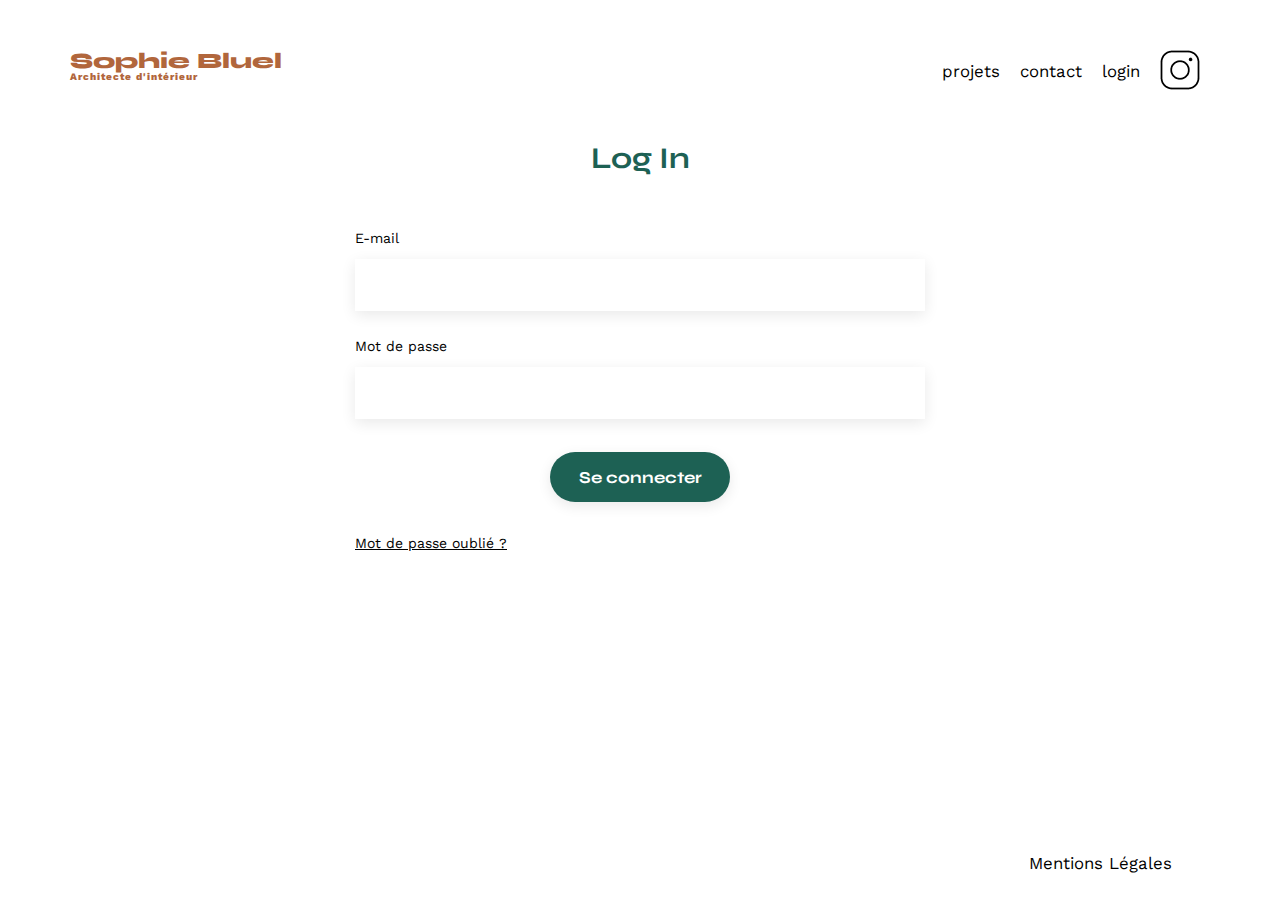
==== FrontEnd/login.html @ 6814504d "integration login page" ====
<!DOCTYPE html>
<html lang="fr">
    <head>
        <meta charset="UTF-8">
        <title>Login - Sophie Bluel - Architecte d'intérieur</title>
        <meta name="viewport" content="width=device-width, initial-scale=1.0">
        <link rel="preconnect" href="https://fonts.googleapis.com">
        <link rel="preconnect" href="https://fonts.gstatic.com" crossorigin>
        <link href="https://fonts.googleapis.com/css2?family=Syne:wght@700;800&family=Work+Sans&display=swap" rel="stylesheet">
        <meta name="description" content="">
        <link rel="stylesheet" href="./assets/style.css">
    </head>
<body id="login-page">
    <header>
        <h1>Sophie Bluel <span>Architecte d'intérieur</span></h1>
        <nav>
            <ul>
                <li>projets</li>
                <li>contact</li>
                <li>login</li>
                <li><img src="./assets/icons/instagram.png" alt="Instagram"></li>
            </ul>
        </nav>
    </header>
    <main>
        <section id="login-form">
            <h2>Log In</h2>
            <form action="">
                <label for="username">E-mail</label>
                <input type="text" id="username" name="username" required>
        
                <label for="password">Mot de passe</label>
                <input type="password" id="password" name="password" required>
        
                <input type="submit" value="Se connecter"></input>
                <div class="forgot-password">
                    <a href="#">Mot de passe oublié ?</a>
                </div>
            </form>
        </section>
    </main>

    <footer>
        <nav>
            <ul>
                <li>Mentions Légales</li>
            </ul>
        </nav>
    </footer>
</body>
</html>
---- FrontEnd/assets/style.css ----
/* http://meyerweb.com/eric/tools/css/reset/
   v2.0 | 20110126
   License: none (public domain)
*/

html, body, div, span, applet, object, iframe,
h1, h2, h3, h4, h5, h6, p, blockquote, pre,
a, abbr, acronym, address, big, cite, code,
del, dfn, em, img, ins, kbd, q, s, samp,
small, strike, strong, sub, sup, tt, var,
b, u, i, center,
dl, dt, dd, ol, ul, li,
fieldset, form, label, legend,
table, caption, tbody, tfoot, thead, tr, th, td,
article, aside, canvas, details, embed,
figure, figcaption, footer, header, hgroup,
menu, nav, output, ruby, section, summary,
time, mark, audio, video {
	margin: 0;
	padding: 0;
	border: 0;
	font-size: 100%;
	font: inherit;
	vertical-align: baseline;
}
/* HTML5 display-role reset for older browsers */
article, aside, details, figcaption, figure,
footer, header, hgroup, menu, nav, section {
	display: block;
}
body {
	line-height: 1;
}
ol, ul {
	list-style: none;
}
a {
	color: black;
}
blockquote, q {
	quotes: none;
}
blockquote:before, blockquote:after,
q:before, q:after {
	content: '';
	content: none;
}
table {
	border-collapse: collapse;
	border-spacing: 0;
}
/** end reset css**/
body {
	max-width: 1140px;
	margin:auto;
	font-family: 'Work Sans' ;
	font-size: 14px;
}
header {
	display: flex;
	justify-content: space-between;
	margin: 50px 0
}
section {
	margin: 50px 0
}

h1{
	display: flex;
	flex-direction: column;
	font-family: 'Syne';
	font-size: 22px;
	font-weight: 800;
	color: #B1663C
}

h1 > span {
	font-family: 'Work Sans';
	font-size:10px;
	letter-spacing: 0.1em;
;
}

h2{
	font-family: 'Syne';
	font-weight: 700;
	font-size: 30px;
	color: #1D6154
}
nav ul {
	display: flex;
	align-items: center;
	list-style-type: none;

}
nav li {
	padding: 0 10px;
	font-size: 1.2em;
}

li:hover {
	color: #B1663C;
}
#introduction {
	display: flex;
	align-items: center;
}
#introduction figure {
	flex: 1
}
#introduction img {
	display: block;
	margin: auto;
	width: 80%;
}

#introduction article {
	flex: 1
}
#introduction h2 {
	margin-bottom: 1em;
}

#introduction p {
	margin-bottom: 0.5em;
}

#portfolio {
	display: flex;
	flex-direction: column;
}

#portfolio h2 {
	text-align: center;
	margin-bottom: 1em;
	order: 1;
}

.filters-container {
	margin-bottom: 30px;
	display: flex;
	order: 2;
	justify-content: center;
	gap: 15px;
}

.filters-container button {
	cursor: pointer;
	font-family: 'Syne';
	font-size: 16px;
	color: #1D6154;
	padding: 8px;
	min-width: 100px;
	border-radius: 60px;
	border: 1px solid #1D6154;
	background-color: white;
}

.filters-container .active-filter {
	background-color: #1D6154;
	color: white;
}

.gallery {
	width: 100%;
	display: grid;
	grid-template-columns: 1fr 1fr 1fr;
	grid-column-gap: 20px;
	grid-row-gap: 20px;
	order: 3;
}

.gallery img {
	width: 100%;
}

.gallery .visible-work {
	display: block;
}

.gallery .hidden-work {
	display: none;
}

#contact, #login-form {
	width: 50%;
	margin: auto;
}
#contact > *, #login-form > * {
	text-align: center;
}
#contact h2, #login-form h2{
	margin-bottom: 20px;
}
#contact form, #login-form form {
	text-align: left;
	margin-top:30px;
	display: flex;
	flex-direction: column;
}

#contact input, #login-form input {
	height: 50px;
	font-size: 1.2em;
	border: none;
	box-shadow: 0px 4px 14px rgba(0, 0, 0, 0.09);
}
#contact label, #login-form label {
	margin: 2em 0 1em 0;
}
#contact textarea {
	border: none;
	box-shadow: 0px 4px 14px rgba(0, 0, 0, 0.09);
}

input[type="submit"]{
	font-family: 'Syne';
	font-weight: 700;
	color: white;
	background-color: #1D6154;
	margin : 2em auto ;
	width: 180px;
	text-align: center;
	border-radius: 60px ;
}

footer nav ul {
	display: flex;
	justify-content: flex-end;
	margin: 2em
}
#login-page {
	height: 100vh;
	display: flex;
	flex-direction: column;
}
#login-page main {
	flex: 1;
}
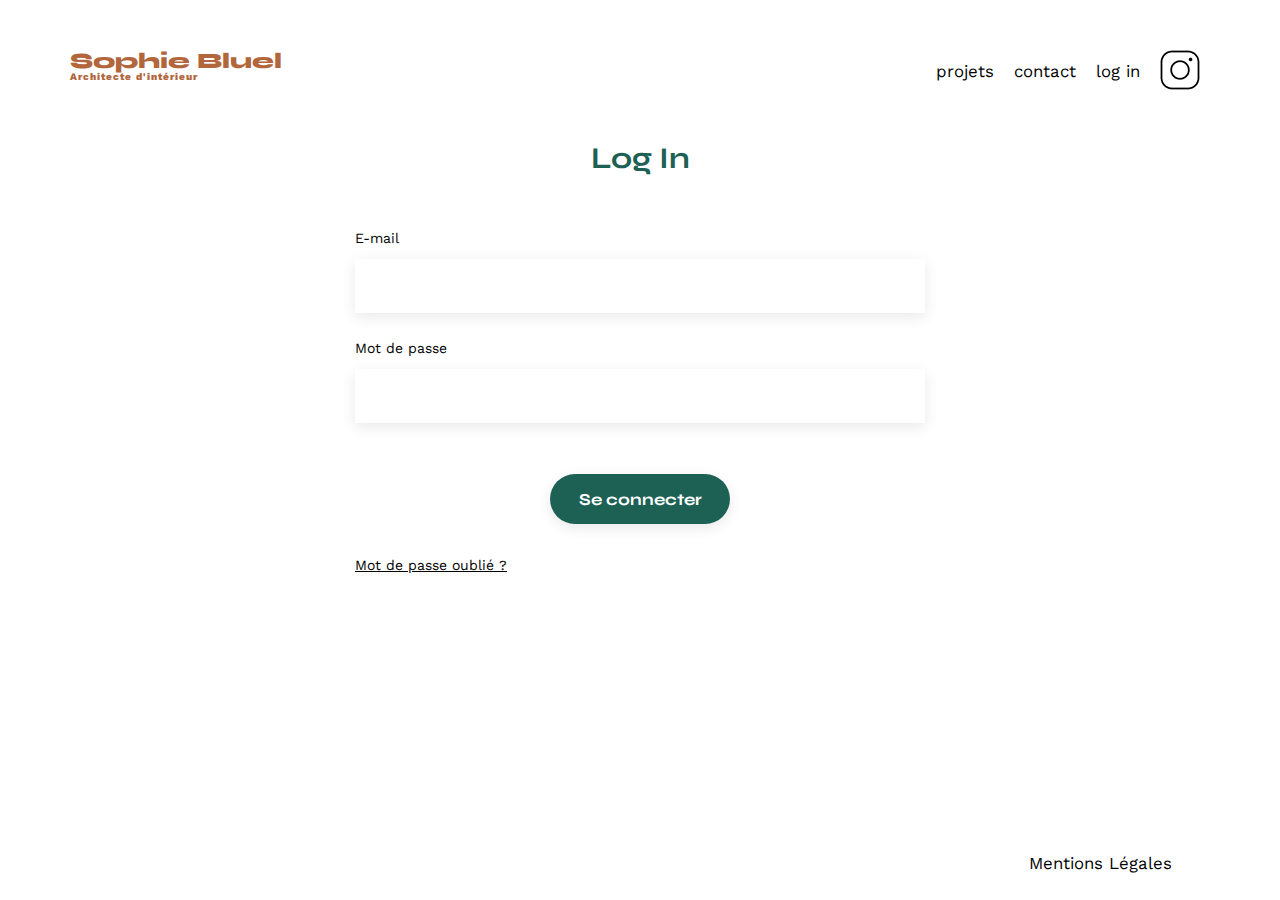
==== commit 80e28dc2: "Added the login page and created the functions necessary for its operation, in case of success or fa" ====
--- a/FrontEnd/login.html
+++ b/FrontEnd/login.html
@@ -9,15 +9,16 @@
         <link href="https://fonts.googleapis.com/css2?family=Syne:wght@700;800&family=Work+Sans&display=swap" rel="stylesheet">
         <meta name="description" content="">
         <link rel="stylesheet" href="./assets/style.css">
+        <script src="login.js" defer></script>
     </head>
 <body id="login-page">
     <header>
         <h1>Sophie Bluel <span>Architecte d'intérieur</span></h1>
         <nav>
             <ul>
-                <li>projets</li>
+                <li id="project-nav">projets</li>
                 <li>contact</li>
-                <li>login</li>
+                <li id="login-nav">login</li>
                 <li><img src="./assets/icons/instagram.png" alt="Instagram"></li>
             </ul>
         </nav>
@@ -25,14 +26,14 @@
     <main>
         <section id="login-form">
             <h2>Log In</h2>
-            <form action="">
-                <label for="username">E-mail</label>
-                <input type="text" id="username" name="username" required>
+            <form action="#" method="post">
+                <label for="email">E-mail</label>
+                <input type="text" id="email" name="email" required>
         
                 <label for="password">Mot de passe</label>
                 <input type="password" id="password" name="password" required>
-        
-                <input type="submit" value="Se connecter"></input>
+                <p id="login-text-error">Identifiant ou mot de passe incorrect</p>
+                <input type="submit" value="Se connecter" id="submit-login"></input>
                 <div class="forgot-password">
                     <a href="#">Mot de passe oublié ?</a>
                 </div>
--- a/FrontEnd/assets/style.css
+++ b/FrontEnd/assets/style.css
@@ -205,6 +205,9 @@
 	border: none;
 	box-shadow: 0px 4px 14px rgba(0, 0, 0, 0.09);
 }
+#login-form input {
+	border: 1px solid transparent;
+}
 #contact label, #login-form label {
 	margin: 2em 0 1em 0;
 }
@@ -236,4 +239,15 @@
 }
 #login-page main {
 	flex: 1;
-}+}
+
+#login-page .login-error {
+	border: 1px solid red;
+}
+
+#login-page #login-text-error {
+	color: red;
+	text-align: center;
+	margin-top: 4px;
+	opacity: 0;
+}
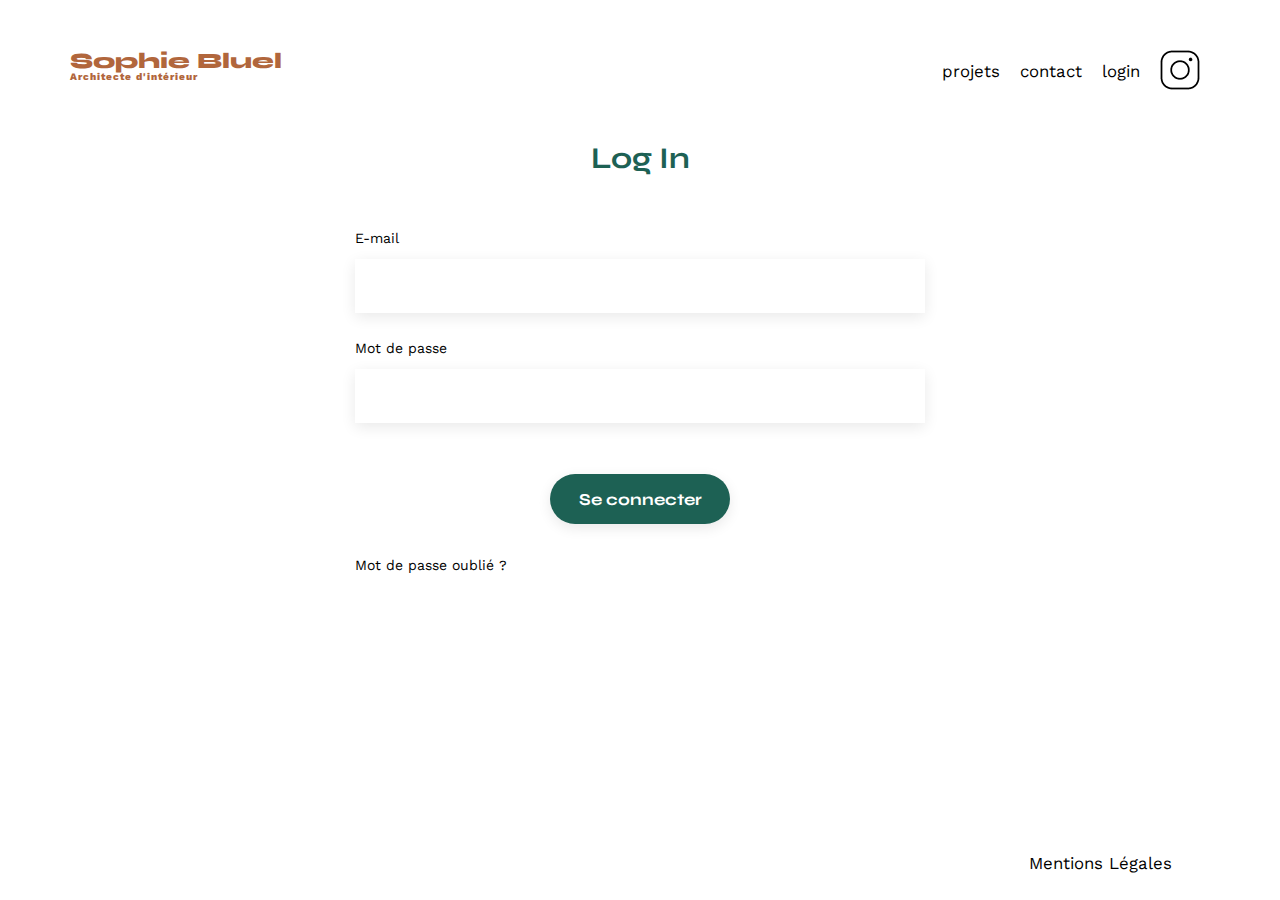
==== commit 09ef1873: "Reworked the points raised to refactor the gallery display factions and improved the isLog function." ====
--- a/FrontEnd/login.html
+++ b/FrontEnd/login.html
@@ -16,7 +16,7 @@
         <h1>Sophie Bluel <span>Architecte d'intérieur</span></h1>
         <nav>
             <ul>
-                <li id="project-nav">projets</li>
+                <li><a href="index.html">projets</a></li>
                 <li>contact</li>
                 <li id="login-nav">login</li>
                 <li><img src="./assets/icons/instagram.png" alt="Instagram"></li>
--- a/FrontEnd/assets/style.css
+++ b/FrontEnd/assets/style.css
@@ -36,6 +36,7 @@
 }
 a {
 	color: black;
+	text-decoration: none;
 }
 blockquote, q {
 	quotes: none;
@@ -94,13 +95,36 @@
 
 }
 nav li {
+	cursor: pointer;
 	padding: 0 10px;
 	font-size: 1.2em;
 }
 
-li:hover {
+nav li button {
+	cursor: pointer;
+	font-family: 'Work Sans';
+	background: none;
+	border: none;
+	font-size: 1em;
+}
+
+li:hover, li a:hover, li button:hover {
 	color: #B1663C;
 }
+
+.admin-bar {
+	position: absolute;
+	left: 0;
+	top: 0;
+	height: 60px;
+	background-color: black;
+	color: white;
+	display: none;
+	justify-content: center;
+	align-items: center;
+	width: 100vw;
+}
+
 #introduction {
 	display: flex;
 	align-items: center;
@@ -131,9 +155,20 @@
 }
 
 #portfolio h2 {
-	text-align: center;
+	display: flex;
+	justify-content: center;
+	align-items: center;
+	gap: 20px;
 	margin-bottom: 1em;
 	order: 1;
+}
+
+.admin-works-button {
+	display: none;
+	cursor: pointer;
+	gap: 10px;
+	color: black;
+	font-size: 14px;
 }
 
 .filters-container {
@@ -199,7 +234,7 @@
 	flex-direction: column;
 }
 
-#contact input, #login-form input {
+#contact input, #login-form input, #modal input {
 	height: 50px;
 	font-size: 1.2em;
 	border: none;
@@ -217,6 +252,7 @@
 }
 
 input[type="submit"]{
+	cursor: pointer;
 	font-family: 'Syne';
 	font-weight: 700;
 	color: white;
@@ -241,13 +277,35 @@
 	flex: 1;
 }
 
-#login-page .login-error {
+#login-page input.login-error {
 	border: 1px solid red;
 }
 
 #login-page #login-text-error {
+	opacity: 0;
 	color: red;
 	text-align: center;
 	margin-top: 4px;
-	opacity: 0;
-}
+}
+#login-page #login-text-error.login-error {
+	opacity: 1;
+}
+
+#modal input {
+ 	width: 237px;
+}
+
+#logout-button {
+	display: none;
+}
+.admin-bar.admin-mode, .admin-works-button.admin-mode, #logout-button.admin-mode {
+	display: flex;
+}
+
+body.admin-mode {
+	padding-top: 60px;
+}
+
+#filters-container.admin-mode, #login-nav.admin-mode {
+	display: none;
+}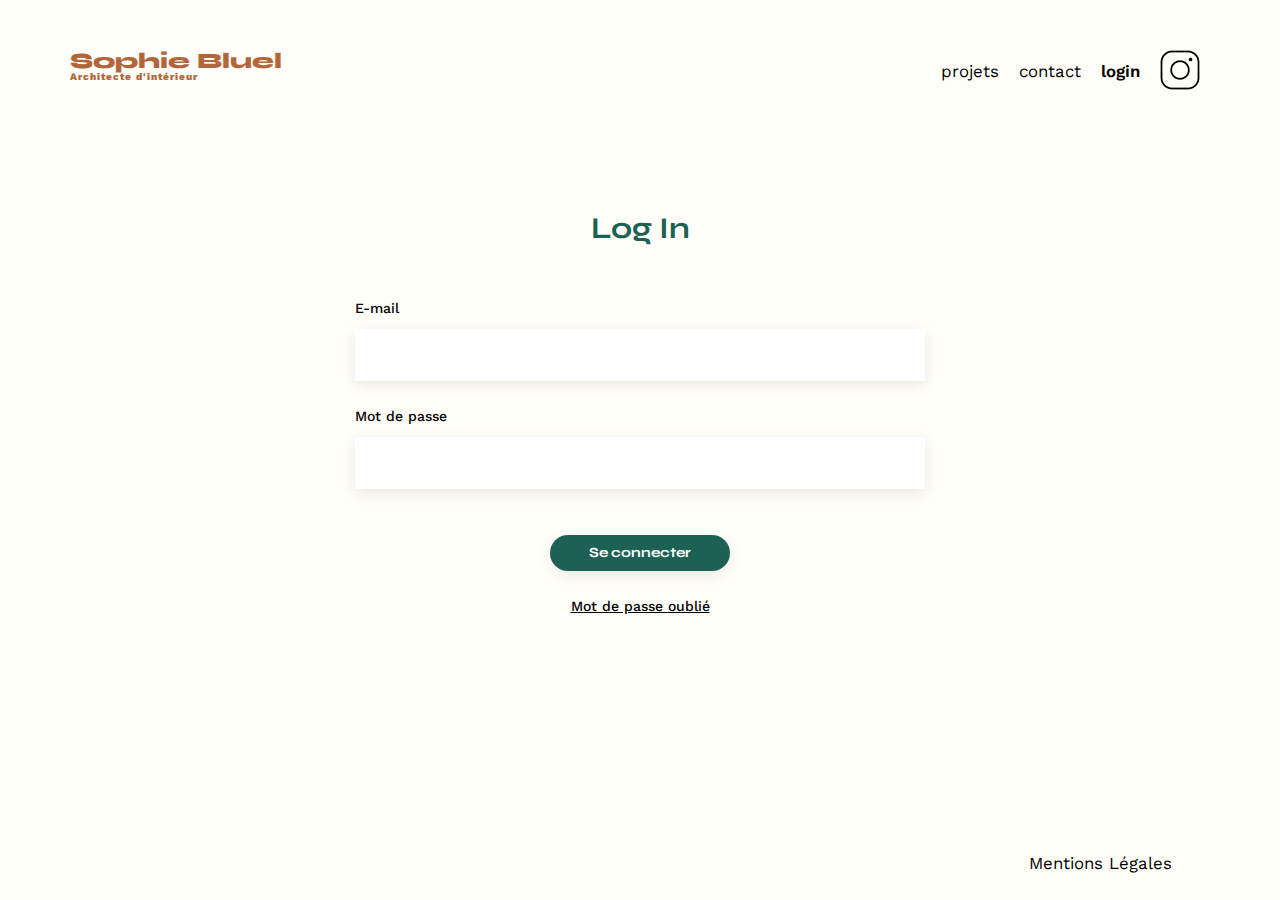
==== commit e3c445ec: "Check the model and add comments" ====
--- a/FrontEnd/login.html
+++ b/FrontEnd/login.html
@@ -6,7 +6,7 @@
         <meta name="viewport" content="width=device-width, initial-scale=1.0">
         <link rel="preconnect" href="https://fonts.googleapis.com">
         <link rel="preconnect" href="https://fonts.gstatic.com" crossorigin>
-        <link href="https://fonts.googleapis.com/css2?family=Syne:wght@700;800&family=Work+Sans&display=swap" rel="stylesheet">
+        <link href="https://fonts.googleapis.com/css2?family=Syne:wght@700;800&family=Work+Sans:wght@400;500&display=swap" rel="stylesheet">
         <meta name="description" content="">
         <link rel="stylesheet" href="./assets/style.css">
         <script src="login.js" defer></script>
@@ -35,7 +35,7 @@
                 <p id="login-text-error">Identifiant ou mot de passe incorrect</p>
                 <input type="submit" value="Se connecter" id="submit-login"></input>
                 <div class="forgot-password">
-                    <a href="#">Mot de passe oublié ?</a>
+                    <a href="#">Mot de passe oublié</a>
                 </div>
             </form>
         </section>
--- a/FrontEnd/assets/style.css
+++ b/FrontEnd/assets/style.css
@@ -3,309 +3,642 @@
    License: none (public domain)
 */
 
-html, body, div, span, applet, object, iframe,
-h1, h2, h3, h4, h5, h6, p, blockquote, pre,
-a, abbr, acronym, address, big, cite, code,
-del, dfn, em, img, ins, kbd, q, s, samp,
-small, strike, strong, sub, sup, tt, var,
-b, u, i, center,
-dl, dt, dd, ol, ul, li,
-fieldset, form, label, legend,
-table, caption, tbody, tfoot, thead, tr, th, td,
-article, aside, canvas, details, embed,
-figure, figcaption, footer, header, hgroup,
-menu, nav, output, ruby, section, summary,
-time, mark, audio, video {
-	margin: 0;
-	padding: 0;
-	border: 0;
-	font-size: 100%;
-	font: inherit;
-	vertical-align: baseline;
+html,
+body,
+div,
+span,
+applet,
+object,
+iframe,
+h1,
+h2,
+h3,
+h4,
+h5,
+h6,
+p,
+blockquote,
+pre,
+a,
+abbr,
+acronym,
+address,
+big,
+cite,
+code,
+del,
+dfn,
+em,
+img,
+ins,
+kbd,
+q,
+s,
+samp,
+small,
+strike,
+strong,
+sub,
+sup,
+tt,
+var,
+b,
+u,
+i,
+center,
+dl,
+dt,
+dd,
+ol,
+ul,
+li,
+fieldset,
+form,
+label,
+legend,
+table,
+caption,
+tbody,
+tfoot,
+thead,
+tr,
+th,
+td,
+article,
+aside,
+canvas,
+details,
+embed,
+figure,
+figcaption,
+footer,
+header,
+hgroup,
+menu,
+nav,
+output,
+ruby,
+section,
+summary,
+time,
+mark,
+audio,
+video {
+  margin: 0;
+  padding: 0;
+  border: 0;
+  font-size: 100%;
+  font: inherit;
+  vertical-align: baseline;
 }
 /* HTML5 display-role reset for older browsers */
-article, aside, details, figcaption, figure,
-footer, header, hgroup, menu, nav, section {
-	display: block;
+article,
+aside,
+details,
+figcaption,
+figure,
+footer,
+header,
+hgroup,
+menu,
+nav,
+section {
+  display: block;
 }
 body {
-	line-height: 1;
-}
-ol, ul {
-	list-style: none;
+  line-height: 1;
+  background-color: #FFFEF8;
+}
+ol,
+ul {
+  list-style: none;
 }
 a {
-	color: black;
-	text-decoration: none;
-}
-blockquote, q {
-	quotes: none;
-}
-blockquote:before, blockquote:after,
-q:before, q:after {
-	content: '';
-	content: none;
+  color: black;
+  text-decoration: none;
+}
+blockquote,
+q {
+  quotes: none;
+}
+blockquote:before,
+blockquote:after,
+q:before,
+q:after {
+  content: "";
+  content: none;
 }
 table {
-	border-collapse: collapse;
-	border-spacing: 0;
+  border-collapse: collapse;
+  border-spacing: 0;
 }
 /** end reset css**/
 body {
-	max-width: 1140px;
-	margin:auto;
-	font-family: 'Work Sans' ;
-	font-size: 14px;
+  max-width: 1140px;
+  margin: auto;
+  font-family: "Work Sans";
+  font-size: 14px;
 }
 header {
-	display: flex;
-	justify-content: space-between;
-	margin: 50px 0
-}
-section {
-	margin: 50px 0
-}
-
-h1{
-	display: flex;
-	flex-direction: column;
-	font-family: 'Syne';
-	font-size: 22px;
-	font-weight: 800;
-	color: #B1663C
+  display: flex;
+  justify-content: space-between;
+  margin: 50px 0;
+}
+
+h1 {
+  display: flex;
+  flex-direction: column;
+  font-family: "Syne";
+  font-size: 22px;
+  font-weight: 800;
+  color: #b1663c;
 }
 
 h1 > span {
-	font-family: 'Work Sans';
-	font-size:10px;
-	letter-spacing: 0.1em;
-;
-}
-
-h2{
-	font-family: 'Syne';
-	font-weight: 700;
-	font-size: 30px;
-	color: #1D6154
+  font-family: "Work Sans";
+  font-size: 10px;
+  letter-spacing: 0.1em;
+}
+
+h2 {
+  font-family: "Syne";
+  font-weight: 700;
+  font-size: 30px;
+  color: #1d6154;
 }
 nav ul {
-	display: flex;
-	align-items: center;
-	list-style-type: none;
-
+  display: flex;
+  align-items: center;
+  list-style-type: none;
 }
 nav li {
-	cursor: pointer;
-	padding: 0 10px;
-	font-size: 1.2em;
+  cursor: pointer;
+  padding: 0 10px;
+  font-size: 1.2em;
 }
 
 nav li button {
-	cursor: pointer;
-	font-family: 'Work Sans';
-	background: none;
-	border: none;
-	font-size: 1em;
-}
-
-li:hover, li a:hover, li button:hover {
-	color: #B1663C;
+  cursor: pointer;
+  font-family: "Work Sans";
+  background: none;
+  border: none;
+  font-size: 1em;
+}
+
+li:hover,
+li a:hover,
+li button:hover {
+  color: #b1663c;
 }
 
 .admin-bar {
-	position: absolute;
-	left: 0;
-	top: 0;
-	height: 60px;
-	background-color: black;
-	color: white;
-	display: none;
-	justify-content: center;
-	align-items: center;
-	width: 100vw;
+  position: absolute;
+  left: 0;
+  top: 0;
+  height: 60px;
+  background-color: black;
+  color: white;
+  display: none;
+  justify-content: center;
+  align-items: center;
+  width: 100vw;
 }
 
 #introduction {
-	display: flex;
-	align-items: center;
+  display: flex;
+  align-items: center;
 }
 #introduction figure {
-	flex: 1
+  flex: 1;
 }
 #introduction img {
-	display: block;
-	margin: auto;
-	width: 80%;
+  display: block;
+  margin: auto;
+  width: 80%;
 }
 
 #introduction article {
-	flex: 1
+  flex: 1;
 }
 #introduction h2 {
-	margin-bottom: 1em;
+  margin-bottom: 1em;
 }
 
 #introduction p {
-	margin-bottom: 0.5em;
+  margin-bottom: 0.5em;
 }
 
 #portfolio {
-	display: flex;
-	flex-direction: column;
+  margin-top: 140px;
+  display: flex;
+  flex-direction: column;
 }
 
 #portfolio h2 {
-	display: flex;
-	justify-content: center;
-	align-items: center;
-	gap: 20px;
-	margin-bottom: 1em;
-	order: 1;
+  display: flex;
+  justify-content: center;
+  align-items: center;
+  gap: 20px;
+  margin-bottom: 1.6em;
+  order: 1;
 }
 
 .admin-works-button {
-	display: none;
-	cursor: pointer;
-	gap: 10px;
-	color: black;
-	font-size: 14px;
+  display: none;
+  cursor: pointer;
+  gap: 10px;
+  color: black;
+  font-size: 14px;
 }
 
 .filters-container {
-	margin-bottom: 30px;
-	display: flex;
-	order: 2;
-	justify-content: center;
-	gap: 15px;
+  margin-bottom: 40px;
+  display: flex;
+  order: 2;
+  justify-content: center;
+  gap: 15px;
 }
 
 .filters-container button {
-	cursor: pointer;
-	font-family: 'Syne';
-	font-size: 16px;
-	color: #1D6154;
-	padding: 8px;
-	min-width: 100px;
-	border-radius: 60px;
-	border: 1px solid #1D6154;
-	background-color: white;
+  cursor: pointer;
+  font-family: "Syne";
+  font-size: 16px;
+  color: #1d6154;
+  padding: 8px;
+  min-width: 100px;
+  border-radius: 60px;
+  border: 1px solid #1d6154;
+  background-color: white;
 }
 
 .filters-container .active-filter {
-	background-color: #1D6154;
-	color: white;
+  background-color: #1d6154;
+  color: white;
 }
 
 .gallery {
-	width: 100%;
-	display: grid;
-	grid-template-columns: 1fr 1fr 1fr;
-	grid-column-gap: 20px;
-	grid-row-gap: 20px;
-	order: 3;
+  width: 100%;
+  display: grid;
+  grid-template-columns: 1fr 1fr 1fr;
+  grid-column-gap: 20px;
+  grid-row-gap: 20px;
+  order: 3;
+  font-size: 13px;
 }
 
 .gallery img {
-	width: 100%;
+  width: 100%;
 }
 
 .gallery .visible-work {
-	display: block;
+  display: block;
 }
 
 .gallery .hidden-work {
-	display: none;
-}
-
-#contact, #login-form {
-	width: 50%;
-	margin: auto;
-}
-#contact > *, #login-form > * {
-	text-align: center;
-}
-#contact h2, #login-form h2{
-	margin-bottom: 20px;
-}
-#contact form, #login-form form {
-	text-align: left;
-	margin-top:30px;
-	display: flex;
-	flex-direction: column;
-}
-
-#contact input, #login-form input, #modal input {
-	height: 50px;
-	font-size: 1.2em;
-	border: none;
-	box-shadow: 0px 4px 14px rgba(0, 0, 0, 0.09);
+  display: none;
+}
+#contact,
+#login-form {
+  width: 50%;
+  margin: auto;
+}
+#contact {
+  margin-top: 60px;
+}
+#login-form {
+  margin-top: 70px;
+}
+#contact > *,
+#login-form > * {
+  text-align: center;
+}
+#contact h2,
+#login-form h2 {
+  margin-bottom: 20px;
+}
+#contact form,
+#login-form form {
+  text-align: left;
+  margin-top: 30px;
+  display: flex;
+  flex-direction: column;
+}
+
+#contact input:not([type="submit"]),
+#login-form input:not([type="submit"]),
+#modal input:not([type="submit"]),
+#modal select {
+  height: 50px;
+  font-size: 1.2em;
+  border: none;
+  box-shadow: 0px 4px 14px rgba(0, 0, 0, 0.09);
 }
 #login-form input {
-	border: 1px solid transparent;
-}
-#contact label, #login-form label {
-	margin: 2em 0 1em 0;
+  border: 1px solid transparent;
+}
+input[type="submit"],
+#modal #open-upload-modal {
+  font-size: 14px;
+  height: 36px;
+  border: none;
+  box-shadow: 0px 4px 14px rgba(0, 0, 0, 0.09);
+}
+#contact label,
+#login-form label {
+  font-weight: 500;
+  margin: 2em 0 1em 0;
+}
+.forgot-password {
+  text-decoration: underline;
+  text-align: center;
+  font-weight: 500;
 }
 #contact textarea {
-	border: none;
-	box-shadow: 0px 4px 14px rgba(0, 0, 0, 0.09);
-}
-
-input[type="submit"]{
-	cursor: pointer;
-	font-family: 'Syne';
-	font-weight: 700;
-	color: white;
-	background-color: #1D6154;
-	margin : 2em auto ;
-	width: 180px;
-	text-align: center;
-	border-radius: 60px ;
+  border: none;
+  box-shadow: 0px 4px 14px rgba(0, 0, 0, 0.09);
+}
+
+input[type="submit"],
+#modal #open-upload-modal {
+  cursor: pointer;
+  font-family: "Syne";
+  font-weight: 700;
+  color: white;
+  background-color: #1d6154;
+  margin: 2em auto;
+  width: 180px;
+  text-align: center;
+  border-radius: 60px;
 }
 
 footer nav ul {
-	display: flex;
-	justify-content: flex-end;
-	margin: 2em
-}
+  display: flex;
+  justify-content: flex-end;
+  margin: 2em;
+}
+
 #login-page {
-	height: 100vh;
-	display: flex;
-	flex-direction: column;
+  height: 100vh;
+  display: flex;
+  flex-direction: column;
+}
+#login-page #login-nav {
+  font-weight: 600;
 }
 #login-page main {
-	flex: 1;
+  flex: 1;
 }
 
 #login-page input.login-error {
-	border: 1px solid red;
+  border: 1px solid red;
 }
 
 #login-page #login-text-error {
-	opacity: 0;
-	color: red;
-	text-align: center;
-	margin-top: 4px;
+  opacity: 0;
+  color: red;
+  text-align: center;
+  margin-top: 4px;
 }
 #login-page #login-text-error.login-error {
-	opacity: 1;
-}
-
-#modal input {
- 	width: 237px;
+  opacity: 1;
+}
+
+#modal-overlay {
+  position: fixed;
+  top: 0;
+  left: 0;
+  width: 100%;
+  height: 100%;
+  background-color: #0000004d;
+  display: none;
+}
+#modal-overlay.modal-open {
+  display: block;
+}
+
+#modal {
+  display: none;
+  position: fixed;
+  flex-direction: column;
+  align-items: center;
+  top: 50%;
+  left: 50%;
+  transform: translate(-50%, -50%);
+  width: 600px;
+  background: #ffffff;
+  border-radius: 10px;
+}
+
+#modal.modal-open {
+  display: flex;
+}
+
+#modal-gallery-container {
+  display: flex;
+}
+#modal-gallery-container.upload-open {
+  display: none;
+}
+
+#modal-photo-upload {
+  display: none;
+}
+#modal-photo-upload.upload-open {
+  display: flex;
+}
+
+#modal-gallery-container,
+#modal-photo-upload {
+  flex-direction: column;
+  align-items: center;
+  width: calc((80px * 5) + (15px * 4));
+}
+
+#close-modal-button,
+#modal-back-btn {
+  cursor: pointer;
+  position: absolute;
+  border: none;
+  background: none;
+}
+
+#close-modal-button {
+  right: 30px;
+  top: 20px;
+  font-size: 16px;
+}
+
+#modal-back-btn {
+  left: 30px;
+  top: 20px;
+  font-size: 21px;
+}
+
+.modal-title {
+  font-size: 26px;
+  margin-top: 50px;
+  margin-bottom: 40px;
+}
+
+#modal hr {
+  width: 100%;
+}
+
+#modal input[type="submit"],
+#modal #open-upload-modal {
+  width: 237px;
+  margin: 0;
+  margin-top: 30px;
+  margin-bottom: 40px;
+}
+
+.modal-gallery {
+  display: flex;
+  flex-wrap: wrap;
+  margin: auto;
+  gap: 30px 15px;
+  margin-bottom: 50px;
+}
+.modal-gallery figure {
+  position: relative;
+  width: 80px;
+  height: 105px;
+}
+.modal-gallery figure img {
+  width: 100%;
+  height: 100%;
+}
+.modal-gallery figure i {
+  display: flex;
+  justify-content: center;
+  align-items: center;
+  cursor: pointer;
+  position: absolute;
+  top: 5px;
+  right: 5px;
+  font-size: 10px;
+  color: white;
+  background-color: black;
+  width: 18px;
+  height: 18px;
+  border-radius: 4px;
+}
+
+#modal-photo-upload #photo-input {
+  display: none;
+}
+
+#photo-upload-form {
+  display: flex;
+  flex-direction: column;
+  align-items: center;
+  width: 100%;
+  gap: 25px;
+}
+
+.photo-upload-container {
+  position: relative;
+  display: flex;
+  flex-direction: column;
+  justify-content: center;
+  align-items: center;
+  gap: 10px;
+  background: #e8f1f6;
+  width: 100%;
+  height: 170px;
+  border-radius: 3px;
+}
+
+.photo-upload-container i {
+  color: #b9c5cc;
+  font-size: 60px;
+}
+
+.photo-upload-container label {
+  display: flex;
+  align-items: center;
+  justify-content: center;
+  height: 36px;
+  width: 170px;
+  border-radius: 50px;
+  background: #b9c5cc;
+  color: #306685;
+  font-weight: 500;
+}
+
+.photo-upload-container label.image-loaded {
+  display: none;
+}
+
+.photo-upload-container p {
+  font-size: 10px;
+}
+
+#image-preview {
+  display: none;
+  position: absolute;
+  height: 100%;
+  width: 130px;
+  object-fit: cover;
+}
+#image-preview.image-loaded {
+  display: block;
+}
+
+.photo-inputs {
+  position: relative;
+  display: flex;
+  flex-direction: column;
+  gap: 5px;
+  width: 100%;
+  font-weight: 500;
+}
+
+.photo-inputs select {
+  appearance: none;
+}
+
+.photo-inputs i {
+  position: absolute;
+  right: 20px;
+  top: 50%;
+  color: #6c6c6c;
 }
 
 #logout-button {
-	display: none;
-}
-.admin-bar.admin-mode, .admin-works-button.admin-mode, #logout-button.admin-mode {
-	display: flex;
+  display: none;
+}
+
+.admin-bar.admin-mode,
+.admin-works-button.admin-mode,
+#logout-button.admin-mode {
+  display: flex;
 }
 
 body.admin-mode {
-	padding-top: 60px;
-}
-
-#filters-container.admin-mode, #login-nav.admin-mode {
-	display: none;
-}+  padding-top: 60px;
+}
+
+#filters-container.admin-mode,
+#login-nav.admin-mode {
+  display: none;
+}
+
+#add-text {
+  margin-bottom: -25px;
+  color: #007a29;
+}
+
+#add-success,
+#add-echec {
+  display: none;
+}
+
+#add-echec {
+  color: red;
+}
+
+#add-success.add-status,
+#add-echec.add-status {
+  display: inline-block;
+}
